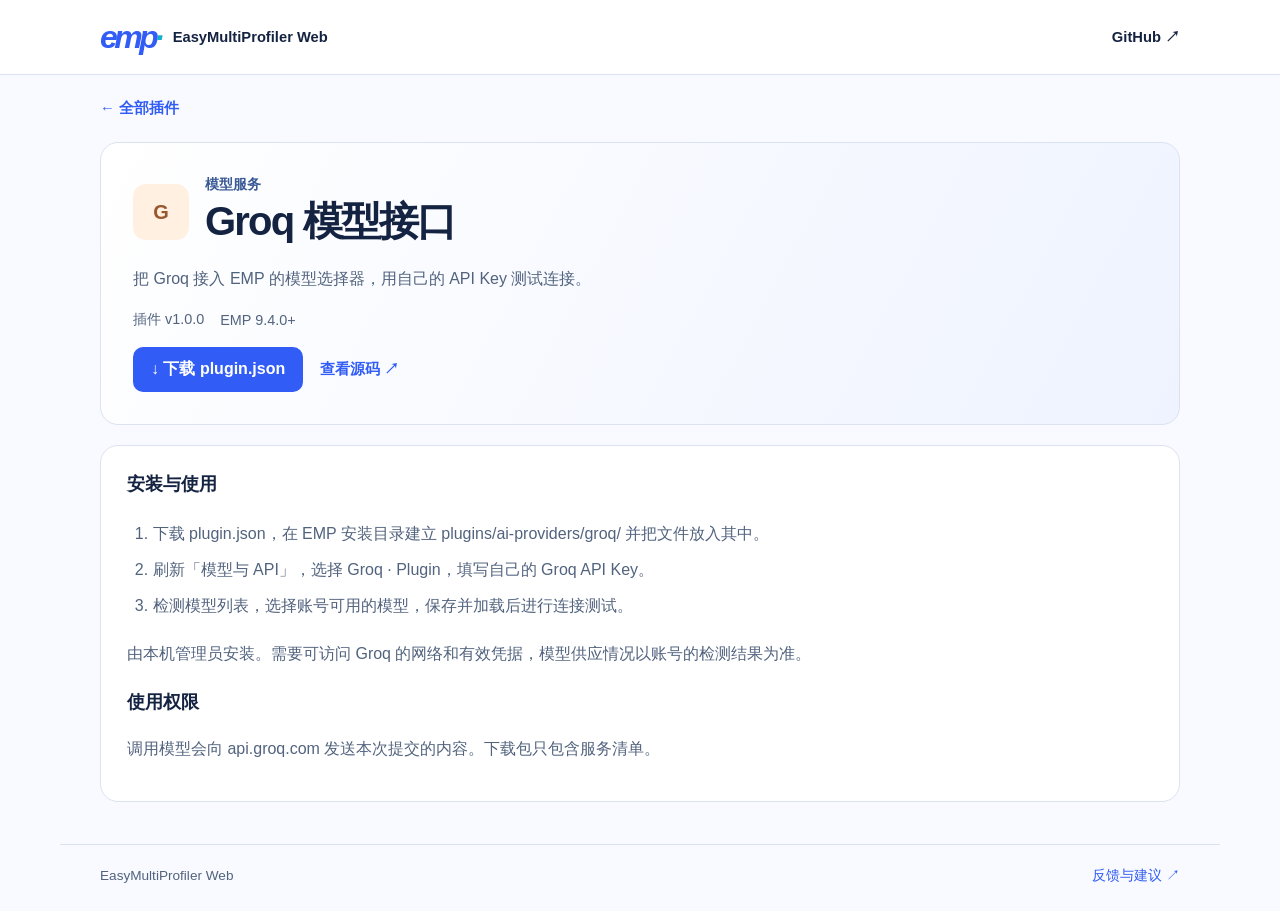
==== ai-providers/groq/index.html @ 1d755b8f "Launch the EMP Web plugin store with four downloadable plugins" ====
<!doctype html>
<html lang="zh-CN"><head><meta charset="utf-8"><meta name="viewport" content="width=device-width, initial-scale=1"><meta name="description" content="把 Groq 接入 EMP 的模型选择器，用自己的 API Key 测试连接。"><title>Groq 模型接口 · EMP Web</title><link rel="stylesheet" href="../../store.css"></head>
<body><header><nav aria-label="主导航"><a class="brand" href="../../index.html"><b>emp<span>·</span></b><span>EasyMultiProfiler Web</span></a><a class="repo" href="https://github.com/xielab2017/EasyMultiProfiler-Web-Plugins">GitHub ↗</a></nav></header><main><div class="back"><a href="../../index.html" class="">← 全部插件</a></div><section class="detail"><div class="detailhead"><span class="icon icon-3" aria-hidden="true">G</span><div><span class="eyebrow">模型服务</span><h1>Groq 模型接口</h1></div></div><p class="lead">把 Groq 接入 EMP 的模型选择器，用自己的 API Key 测试连接。</p><div class="facts"><span>插件 v1.0.0</span><span>EMP 9.4.0+</span></div><a class="primary" href="plugin.json" download="plugin.json">↓ 下载 plugin.json</a> <a href="https://github.com/xielab2017/EasyMultiProfiler-Web-Plugins/tree/main/ai-providers/groq" class="source">查看源码 ↗</a></section><section class="guide"><h2>安装与使用</h2><ol><li>下载 plugin.json，在 EMP 安装目录建立 plugins/ai-providers/groq/ 并把文件放入其中。</li><li>刷新「模型与 API」，选择 Groq · Plugin，填写自己的 Groq API Key。</li><li>检测模型列表，选择账号可用的模型，保存并加载后进行连接测试。</li></ol><p>由本机管理员安装。需要可访问 Groq 的网络和有效凭据，模型供应情况以账号的检测结果为准。</p><h2>使用权限</h2><p>调用模型会向 api.groq.com 发送本次提交的内容。下载包只包含服务清单。</p></section></main><footer><span>EasyMultiProfiler Web</span><a href="https://github.com/xielab2017/EasyMultiProfiler-Web-Plugins/issues" class="">反馈与建议 ↗</a></footer></body></html>
---- store.css ----
:root{color-scheme:light;--blue:#315cf5;--ink:#152342;--muted:#52637e;--line:#dbe3f0;font-family:Inter,-apple-system,BlinkMacSystemFont,"PingFang SC","Microsoft YaHei",sans-serif;color:var(--ink);background:#f8faff}
*{box-sizing:border-box}body{margin:0}a{color:var(--blue);text-decoration:none}a:hover{text-decoration:underline}a:focus-visible,button:focus-visible,input:focus-visible{outline:3px solid #416bff;outline-offset:4px}header{background:#fff;border-bottom:1px solid var(--line)}nav,main,footer{max-width:1160px;margin:auto;padding:0 40px}nav{min-height:74px;display:flex;align-items:center;justify-content:space-between}.brand{display:flex;align-items:center;gap:12px;color:var(--ink);font-size:.92rem;font-weight:650}.brand b{font:800 italic 2rem/.9 Arial,sans-serif;color:var(--blue);letter-spacing:-.11em}.brand b span{color:#16aecc}.repo,.source,.back a{font-size:.92rem;font-weight:600}.repo{color:var(--ink)}.intro{margin-top:34px;padding:38px 44px 34px;border:1px solid #dbe5ff;border-radius:22px;background:radial-gradient(ellipse at 88% 2%,#c6d7ff 0%,transparent 44%),linear-gradient(115deg,#fff 0%,#eef3ff 66%,#dde9ff 100%)}.eyebrow{color:#395995;font-size:.86rem;font-weight:650;margin:0 0 10px}.intro h1,.detail h1{margin:0;font-weight:740;letter-spacing:-.045em}.intro h1{font-size:clamp(2.4rem,5vw,3.8rem);line-height:1.15}.intro h1 span{color:var(--blue)}.intro p,.lead{color:var(--muted);line-height:1.7}.intro form{max-width:510px;display:flex;align-items:center;gap:12px;background:#fff;border:1px solid #b9c9ed;border-radius:13px;padding:0 17px;box-shadow:0 4px 14px #2e54b80b}.intro input{width:100%;min-height:46px;border:0;background:none;font:inherit;color:inherit}.magnifier{display:inline-block;position:relative;width:15px;height:15px;flex:none;border:2px solid #697aa1;border-radius:50%}.magnifier:after{content:"";position:absolute;width:7px;height:2px;background:#697aa1;transform:rotate(45deg);right:-5px;bottom:-2px}.toolbar,.meta,.cardfoot,.detailhead,.facts,footer{display:flex;align-items:center}.toolbar{justify-content:space-between;margin:30px 0 17px;gap:12px}.filters{display:flex;flex-wrap:wrap;gap:6px}.filters button{padding:8px 14px;border:1px solid transparent;background:transparent;color:var(--muted);font:inherit;font-size:.9rem;border-radius:10px;cursor:pointer}.filters button[aria-pressed=true]{background:#e8eeff;border-color:#d3dfff;color:#254bd6;font-weight:650}#count{color:var(--muted);white-space:nowrap;font-size:.84rem}.grid{display:grid;grid-template-columns:repeat(2,minmax(0,1fr));gap:15px}.card,.detail,.guide{background:white;border:1px solid var(--line);border-radius:18px;padding:22px 26px}.card{display:flex;flex-direction:column;position:relative;transition:border-color .15s,box-shadow .15s}.card:hover,.card:focus-within{border-color:#aabcf6;box-shadow:0 5px 22px #243b7710}.card h2{font-size:1.25rem;margin:16px 0 0}.card h2 a{color:var(--ink)}.card h2 a:after{content:"";position:absolute;inset:0;border-radius:18px}.meta,.cardfoot{justify-content:space-between;color:var(--muted);font-size:.84rem}.icon{height:43px;width:43px;display:grid;place-items:center;font:700 1.25rem Inter,Arial,sans-serif;border-radius:13px}.icon-0{background:#e9edff;color:#4a51cb}.icon-1{background:#dff6f0;color:#147867}.icon-2{background:#e6f1fc;color:#2d6598}.icon-3{background:#fff0e1;color:#99572d}.card p{color:var(--muted);line-height:1.6;margin:8px 0 20px}.cardfoot{margin-top:auto}.cardfoot span:last-child{color:var(--blue);font-size:1.15rem}footer{justify-content:space-between;border-top:1px solid var(--line);margin-top:42px;padding-top:22px;padding-bottom:26px;font-size:.85rem;color:var(--muted)}.back{margin:24px 0}.detail{background:linear-gradient(118deg,#fff,#eef3ff);padding:32px}.detailhead{gap:16px}.detailhead .icon{width:56px;height:56px}.detail h1{font-size:clamp(1.6rem,4vw,2.5rem)}.facts{gap:16px;margin:18px 0;color:var(--muted);font-size:.9rem}.primary{display:inline-block;padding:12px 18px;background:var(--blue);border-radius:10px;color:white;font-weight:bold}.source{margin-left:12px}.guide{margin-top:20px;line-height:1.75}.guide h2{font-size:1.15rem;margin:18px 0 6px}.guide h2:first-child{margin-top:0}.guide ol{padding-left:1.6em}.guide p,.guide li{color:var(--muted)}.guide li{padding:4px 0}[hidden]{display:none!important}@media(max-width:650px){nav,main,footer{padding-inline:16px}nav{min-height:60px}.intro{padding:26px 20px;margin-top:16px}.toolbar{align-items:flex-start;flex-direction:column;margin-top:20px}.filters{gap:2px}.filters button{padding:7px 9px}.grid{grid-template-columns:1fr}.card,.guide,.detail{padding:19px}.brand{font-size:.8rem}.source{display:inline-block;margin-top:8px}footer{gap:10px}}
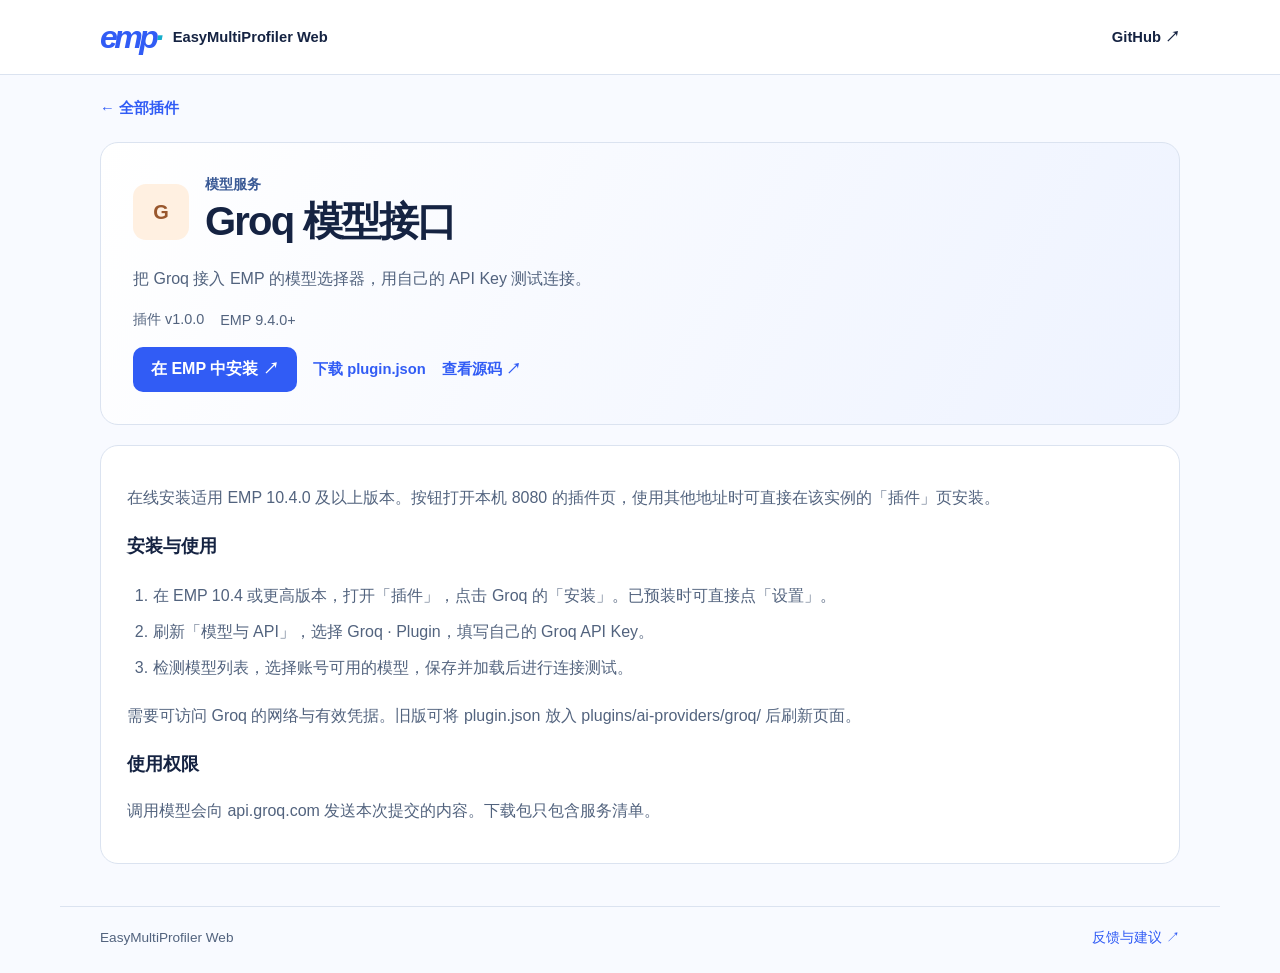
==== commit 6fed89d2: "Link plugin pages to EMP installation and publish the verified catalog" ====
--- a/ai-providers/groq/index.html
+++ b/ai-providers/groq/index.html
@@ -1,3 +1,3 @@
 <!doctype html>
 <html lang="zh-CN"><head><meta charset="utf-8"><meta name="viewport" content="width=device-width, initial-scale=1"><meta name="description" content="把 Groq 接入 EMP 的模型选择器，用自己的 API Key 测试连接。"><title>Groq 模型接口 · EMP Web</title><link rel="stylesheet" href="../../store.css"></head>
-<body><header><nav aria-label="主导航"><a class="brand" href="../../index.html"><b>emp<span>·</span></b><span>EasyMultiProfiler Web</span></a><a class="repo" href="https://github.com/xielab2017/EasyMultiProfiler-Web-Plugins">GitHub ↗</a></nav></header><main><div class="back"><a href="../../index.html" class="">← 全部插件</a></div><section class="detail"><div class="detailhead"><span class="icon icon-3" aria-hidden="true">G</span><div><span class="eyebrow">模型服务</span><h1>Groq 模型接口</h1></div></div><p class="lead">把 Groq 接入 EMP 的模型选择器，用自己的 API Key 测试连接。</p><div class="facts"><span>插件 v1.0.0</span><span>EMP 9.4.0+</span></div><a class="primary" href="plugin.json" download="plugin.json">↓ 下载 plugin.json</a> <a href="https://github.com/xielab2017/EasyMultiProfiler-Web-Plugins/tree/main/ai-providers/groq" class="source">查看源码 ↗</a></section><section class="guide"><h2>安装与使用</h2><ol><li>下载 plugin.json，在 EMP 安装目录建立 plugins/ai-providers/groq/ 并把文件放入其中。</li><li>刷新「模型与 API」，选择 Groq · Plugin，填写自己的 Groq API Key。</li><li>检测模型列表，选择账号可用的模型，保存并加载后进行连接测试。</li></ol><p>由本机管理员安装。需要可访问 Groq 的网络和有效凭据，模型供应情况以账号的检测结果为准。</p><h2>使用权限</h2><p>调用模型会向 api.groq.com 发送本次提交的内容。下载包只包含服务清单。</p></section></main><footer><span>EasyMultiProfiler Web</span><a href="https://github.com/xielab2017/EasyMultiProfiler-Web-Plugins/issues" class="">反馈与建议 ↗</a></footer></body></html>+<body><header><nav aria-label="主导航"><a class="brand" href="../../index.html"><b>emp<span>·</span></b><span>EasyMultiProfiler Web</span></a><a class="repo" href="https://github.com/xielab2017/EasyMultiProfiler-Web-Plugins">GitHub ↗</a></nav></header><main><div class="back"><a href="../../index.html" class="">← 全部插件</a></div><section class="detail"><div class="detailhead"><span class="icon icon-3" aria-hidden="true">G</span><div><span class="eyebrow">模型服务</span><h1>Groq 模型接口</h1></div></div><p class="lead">把 Groq 接入 EMP 的模型选择器，用自己的 API Key 测试连接。</p><div class="facts"><span>插件 v1.0.0</span><span>EMP 9.4.0+</span></div><a class="primary" href="http://127.0.0.1:8080/#plugins/groq">在 EMP 中安装 ↗</a> <a class="source" href="plugin.json" download="plugin.json">下载 plugin.json</a> <a href="https://github.com/xielab2017/EasyMultiProfiler-Web-Plugins/tree/main/ai-providers/groq" class="source">查看源码 ↗</a></section><section class="guide"><p>在线安装适用 EMP 10.4.0 及以上版本。按钮打开本机 8080 的插件页，使用其他地址时可直接在该实例的「插件」页安装。</p><h2>安装与使用</h2><ol><li>在 EMP 10.4 或更高版本，打开「插件」，点击 Groq 的「安装」。已预装时可直接点「设置」。</li><li>刷新「模型与 API」，选择 Groq · Plugin，填写自己的 Groq API Key。</li><li>检测模型列表，选择账号可用的模型，保存并加载后进行连接测试。</li></ol><p>需要可访问 Groq 的网络与有效凭据。旧版可将 plugin.json 放入 plugins/ai-providers/groq/ 后刷新页面。</p><h2>使用权限</h2><p>调用模型会向 api.groq.com 发送本次提交的内容。下载包只包含服务清单。</p></section></main><footer><span>EasyMultiProfiler Web</span><a href="https://github.com/xielab2017/EasyMultiProfiler-Web-Plugins/issues" class="">反馈与建议 ↗</a></footer></body></html>
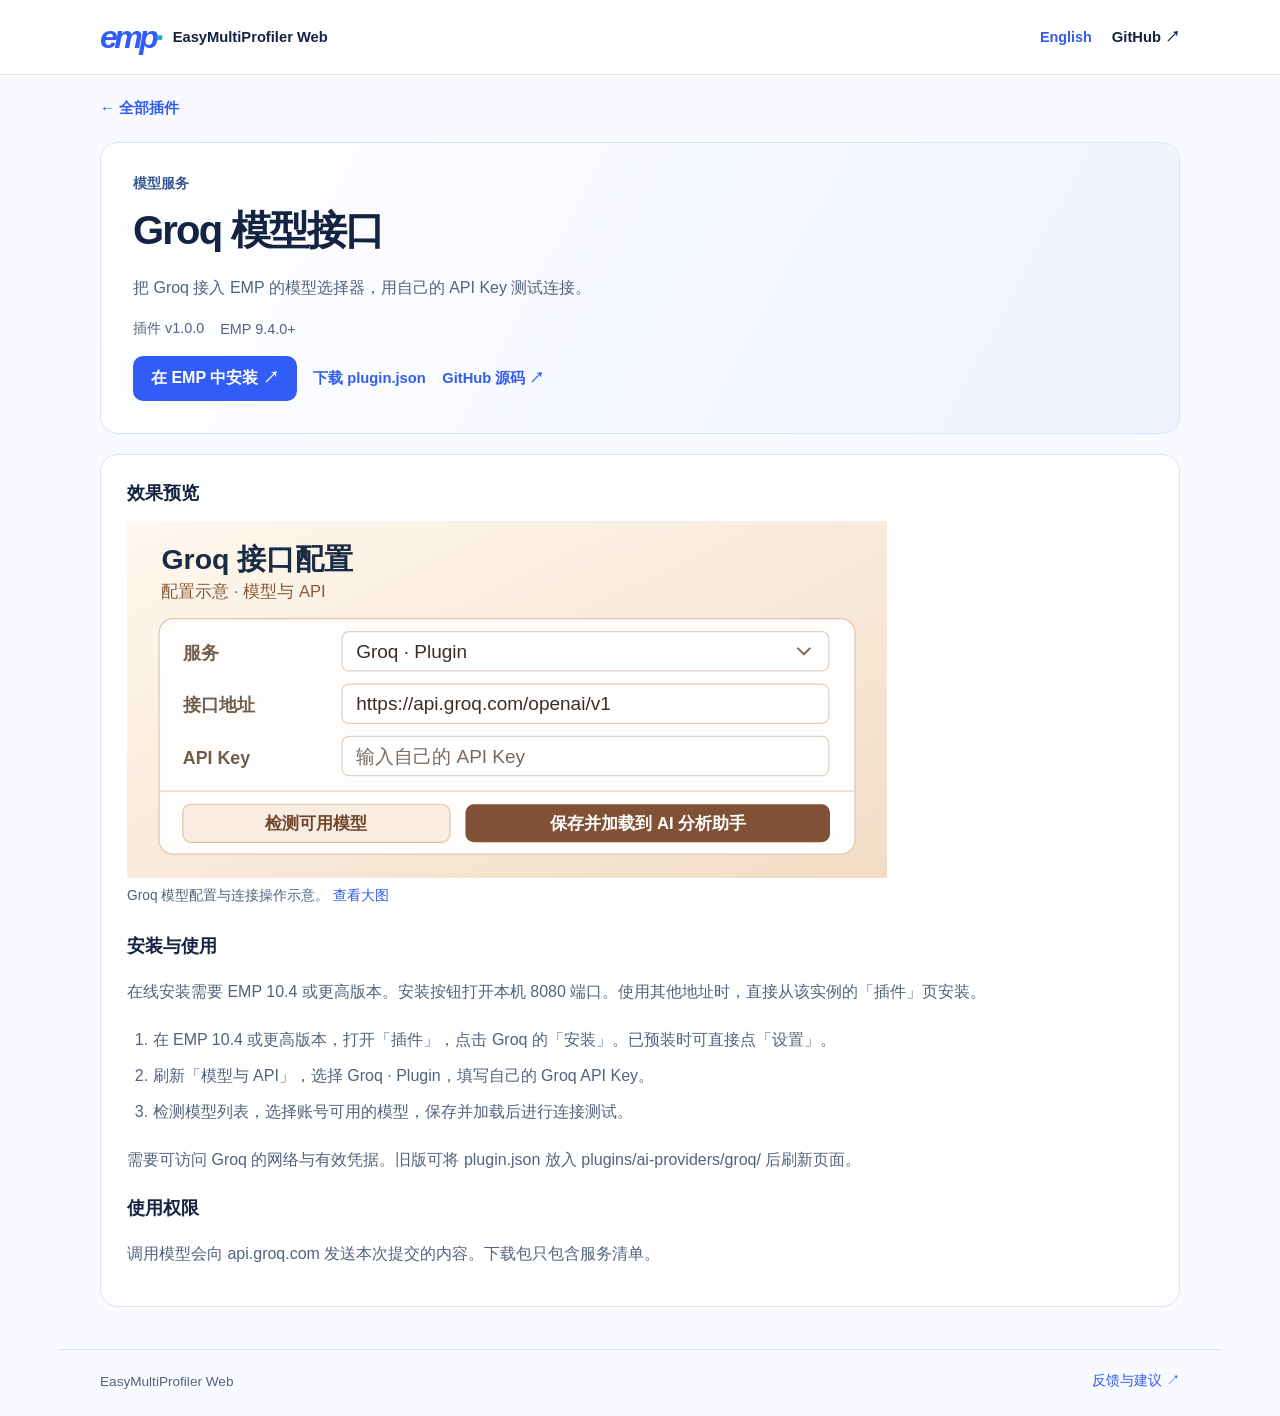
==== commit d2e67897: "Publish bilingual plugin pages and eight illustrated previews" ====
--- a/ai-providers/groq/index.html
+++ b/ai-providers/groq/index.html
@@ -1,3 +1,5 @@
 <!doctype html>
 <html lang="zh-CN"><head><meta charset="utf-8"><meta name="viewport" content="width=device-width, initial-scale=1"><meta name="description" content="把 Groq 接入 EMP 的模型选择器，用自己的 API Key 测试连接。"><title>Groq 模型接口 · EMP Web</title><link rel="stylesheet" href="../../store.css"></head>
-<body><header><nav aria-label="主导航"><a class="brand" href="../../index.html"><b>emp<span>·</span></b><span>EasyMultiProfiler Web</span></a><a class="repo" href="https://github.com/xielab2017/EasyMultiProfiler-Web-Plugins">GitHub ↗</a></nav></header><main><div class="back"><a href="../../index.html" class="">← 全部插件</a></div><section class="detail"><div class="detailhead"><span class="icon icon-3" aria-hidden="true">G</span><div><span class="eyebrow">模型服务</span><h1>Groq 模型接口</h1></div></div><p class="lead">把 Groq 接入 EMP 的模型选择器，用自己的 API Key 测试连接。</p><div class="facts"><span>插件 v1.0.0</span><span>EMP 9.4.0+</span></div><a class="primary" href="http://127.0.0.1:8080/#plugins/groq">在 EMP 中安装 ↗</a> <a class="source" href="plugin.json" download="plugin.json">下载 plugin.json</a> <a href="https://github.com/xielab2017/EasyMultiProfiler-Web-Plugins/tree/main/ai-providers/groq" class="source">查看源码 ↗</a></section><section class="guide"><p>在线安装适用 EMP 10.4.0 及以上版本。按钮打开本机 8080 的插件页，使用其他地址时可直接在该实例的「插件」页安装。</p><h2>安装与使用</h2><ol><li>在 EMP 10.4 或更高版本，打开「插件」，点击 Groq 的「安装」。已预装时可直接点「设置」。</li><li>刷新「模型与 API」，选择 Groq · Plugin，填写自己的 Groq API Key。</li><li>检测模型列表，选择账号可用的模型，保存并加载后进行连接测试。</li></ol><p>需要可访问 Groq 的网络与有效凭据。旧版可将 plugin.json 放入 plugins/ai-providers/groq/ 后刷新页面。</p><h2>使用权限</h2><p>调用模型会向 api.groq.com 发送本次提交的内容。下载包只包含服务清单。</p></section></main><footer><span>EasyMultiProfiler Web</span><a href="https://github.com/xielab2017/EasyMultiProfiler-Web-Plugins/issues" class="">反馈与建议 ↗</a></footer></body></html>+<body><header><nav aria-label="主导航"><a class="brand" href="../../index.html"><b>emp<span>·</span></b><span>EasyMultiProfiler Web</span></a><div class="navlinks"><a class="language" hreflang="en" href="../../en/ai-providers/groq/index.html" lang="en">English</a> <a href="https://github.com/xielab2017/EasyMultiProfiler-Web-Plugins" class="repo">GitHub ↗</a></div></nav></header><main><div class="back"><a href="../../index.html" class="">← 全部插件</a></div>
+<section class="detail"><div class="eyebrow">模型服务</div><h1>Groq 模型接口</h1><p class="lead">把 Groq 接入 EMP 的模型选择器，用自己的 API Key 测试连接。</p><div class="facts"><span>插件 v1.0.0</span><span>EMP 9.4.0+</span></div><a href="http://127.0.0.1:8080/#plugins/groq" class="primary">在 EMP 中安装 ↗</a> <a class="source" href="plugin.json" download="plugin.json">下载 plugin.json</a> <a href="https://github.com/xielab2017/EasyMultiProfiler-Web-Plugins/tree/main/ai-providers/groq" class="source">GitHub 源码 ↗</a></section>
+<section class="guide"><h2>效果预览</h2><figure><a href="../../assets/previews/groq-zh.svg"><img class="plugin-preview" loading="lazy" src="../../assets/previews/groq-zh.svg" alt="Groq 模型配置与连接操作示意。"></a><figcaption>Groq 模型配置与连接操作示意。 <a href="../../assets/previews/groq-zh.svg" class="">查看大图</a></figcaption></figure><h2>安装与使用</h2><p>在线安装需要 EMP 10.4 或更高版本。安装按钮打开本机 8080 端口。使用其他地址时，直接从该实例的「插件」页安装。</p><ol><li>在 EMP 10.4 或更高版本，打开「插件」，点击 Groq 的「安装」。已预装时可直接点「设置」。</li><li>刷新「模型与 API」，选择 Groq · Plugin，填写自己的 Groq API Key。</li><li>检测模型列表，选择账号可用的模型，保存并加载后进行连接测试。</li></ol><p>需要可访问 Groq 的网络与有效凭据。旧版可将 plugin.json 放入 plugins/ai-providers/groq/ 后刷新页面。</p><h2>使用权限</h2><p>调用模型会向 api.groq.com 发送本次提交的内容。下载包只包含服务清单。</p></section></main><footer><span>EasyMultiProfiler Web</span><a href="https://github.com/xielab2017/EasyMultiProfiler-Web-Plugins/issues" class="">反馈与建议 ↗</a></footer></body></html>
--- a/store.css
+++ b/store.css
@@ -1,2 +1,3 @@
 :root{color-scheme:light;--blue:#315cf5;--ink:#152342;--muted:#52637e;--line:#dbe3f0;font-family:Inter,-apple-system,BlinkMacSystemFont,"PingFang SC","Microsoft YaHei",sans-serif;color:var(--ink);background:#f8faff}
 *{box-sizing:border-box}body{margin:0}a{color:var(--blue);text-decoration:none}a:hover{text-decoration:underline}a:focus-visible,button:focus-visible,input:focus-visible{outline:3px solid #416bff;outline-offset:4px}header{background:#fff;border-bottom:1px solid var(--line)}nav,main,footer{max-width:1160px;margin:auto;padding:0 40px}nav{min-height:74px;display:flex;align-items:center;justify-content:space-between}.brand{display:flex;align-items:center;gap:12px;color:var(--ink);font-size:.92rem;font-weight:650}.brand b{font:800 italic 2rem/.9 Arial,sans-serif;color:var(--blue);letter-spacing:-.11em}.brand b span{color:#16aecc}.repo,.source,.back a{font-size:.92rem;font-weight:600}.repo{color:var(--ink)}.intro{margin-top:34px;padding:38px 44px 34px;border:1px solid #dbe5ff;border-radius:22px;background:radial-gradient(ellipse at 88% 2%,#c6d7ff 0%,transparent 44%),linear-gradient(115deg,#fff 0%,#eef3ff 66%,#dde9ff 100%)}.eyebrow{color:#395995;font-size:.86rem;font-weight:650;margin:0 0 10px}.intro h1,.detail h1{margin:0;font-weight:740;letter-spacing:-.045em}.intro h1{font-size:clamp(2.4rem,5vw,3.8rem);line-height:1.15}.intro h1 span{color:var(--blue)}.intro p,.lead{color:var(--muted);line-height:1.7}.intro form{max-width:510px;display:flex;align-items:center;gap:12px;background:#fff;border:1px solid #b9c9ed;border-radius:13px;padding:0 17px;box-shadow:0 4px 14px #2e54b80b}.intro input{width:100%;min-height:46px;border:0;background:none;font:inherit;color:inherit}.magnifier{display:inline-block;position:relative;width:15px;height:15px;flex:none;border:2px solid #697aa1;border-radius:50%}.magnifier:after{content:"";position:absolute;width:7px;height:2px;background:#697aa1;transform:rotate(45deg);right:-5px;bottom:-2px}.toolbar,.meta,.cardfoot,.detailhead,.facts,footer{display:flex;align-items:center}.toolbar{justify-content:space-between;margin:30px 0 17px;gap:12px}.filters{display:flex;flex-wrap:wrap;gap:6px}.filters button{padding:8px 14px;border:1px solid transparent;background:transparent;color:var(--muted);font:inherit;font-size:.9rem;border-radius:10px;cursor:pointer}.filters button[aria-pressed=true]{background:#e8eeff;border-color:#d3dfff;color:#254bd6;font-weight:650}#count{color:var(--muted);white-space:nowrap;font-size:.84rem}.grid{display:grid;grid-template-columns:repeat(2,minmax(0,1fr));gap:15px}.card,.detail,.guide{background:white;border:1px solid var(--line);border-radius:18px;padding:22px 26px}.card{display:flex;flex-direction:column;position:relative;transition:border-color .15s,box-shadow .15s}.card:hover,.card:focus-within{border-color:#aabcf6;box-shadow:0 5px 22px #243b7710}.card h2{font-size:1.25rem;margin:16px 0 0}.card h2 a{color:var(--ink)}.card h2 a:after{content:"";position:absolute;inset:0;border-radius:18px}.meta,.cardfoot{justify-content:space-between;color:var(--muted);font-size:.84rem}.icon{height:43px;width:43px;display:grid;place-items:center;font:700 1.25rem Inter,Arial,sans-serif;border-radius:13px}.icon-0{background:#e9edff;color:#4a51cb}.icon-1{background:#dff6f0;color:#147867}.icon-2{background:#e6f1fc;color:#2d6598}.icon-3{background:#fff0e1;color:#99572d}.card p{color:var(--muted);line-height:1.6;margin:8px 0 20px}.cardfoot{margin-top:auto}.cardfoot span:last-child{color:var(--blue);font-size:1.15rem}footer{justify-content:space-between;border-top:1px solid var(--line);margin-top:42px;padding-top:22px;padding-bottom:26px;font-size:.85rem;color:var(--muted)}.back{margin:24px 0}.detail{background:linear-gradient(118deg,#fff,#eef3ff);padding:32px}.detailhead{gap:16px}.detailhead .icon{width:56px;height:56px}.detail h1{font-size:clamp(1.6rem,4vw,2.5rem)}.facts{gap:16px;margin:18px 0;color:var(--muted);font-size:.9rem}.primary{display:inline-block;padding:12px 18px;background:var(--blue);border-radius:10px;color:white;font-weight:bold}.source{margin-left:12px}.guide{margin-top:20px;line-height:1.75}.guide h2{font-size:1.15rem;margin:18px 0 6px}.guide h2:first-child{margin-top:0}.guide ol{padding-left:1.6em}.guide p,.guide li{color:var(--muted)}.guide li{padding:4px 0}[hidden]{display:none!important}@media(max-width:650px){nav,main,footer{padding-inline:16px}nav{min-height:60px}.intro{padding:26px 20px;margin-top:16px}.toolbar{align-items:flex-start;flex-direction:column;margin-top:20px}.filters{gap:2px}.filters button{padding:7px 9px}.grid{grid-template-columns:1fr}.card,.guide,.detail{padding:19px}.brand{font-size:.8rem}.source{display:inline-block;margin-top:8px}footer{gap:10px}}
+.navlinks{display:flex;align-items:center;gap:20px}.language{font-size:.9rem;font-weight:600}.card>.plugin-preview{margin:0 0 15px;width:100%;background:#f5f8ff;border-radius:10px}.card .meta span:first-child{color:#3d5bb0;font-weight:600}.card h2{margin-top:10px}.card p{margin-bottom:0}.guide figure{margin:12px 0 22px}.guide figure .plugin-preview{display:block;width:100%;max-width:760px}.guide figcaption{color:var(--muted);font-size:.86rem;margin-top:6px}.card .plugin-preview{aspect-ratio:32/15;object-fit:contain}.guide .plugin-preview{height:auto}.card h2 a:focus-visible:after{outline:3px solid var(--blue)}
